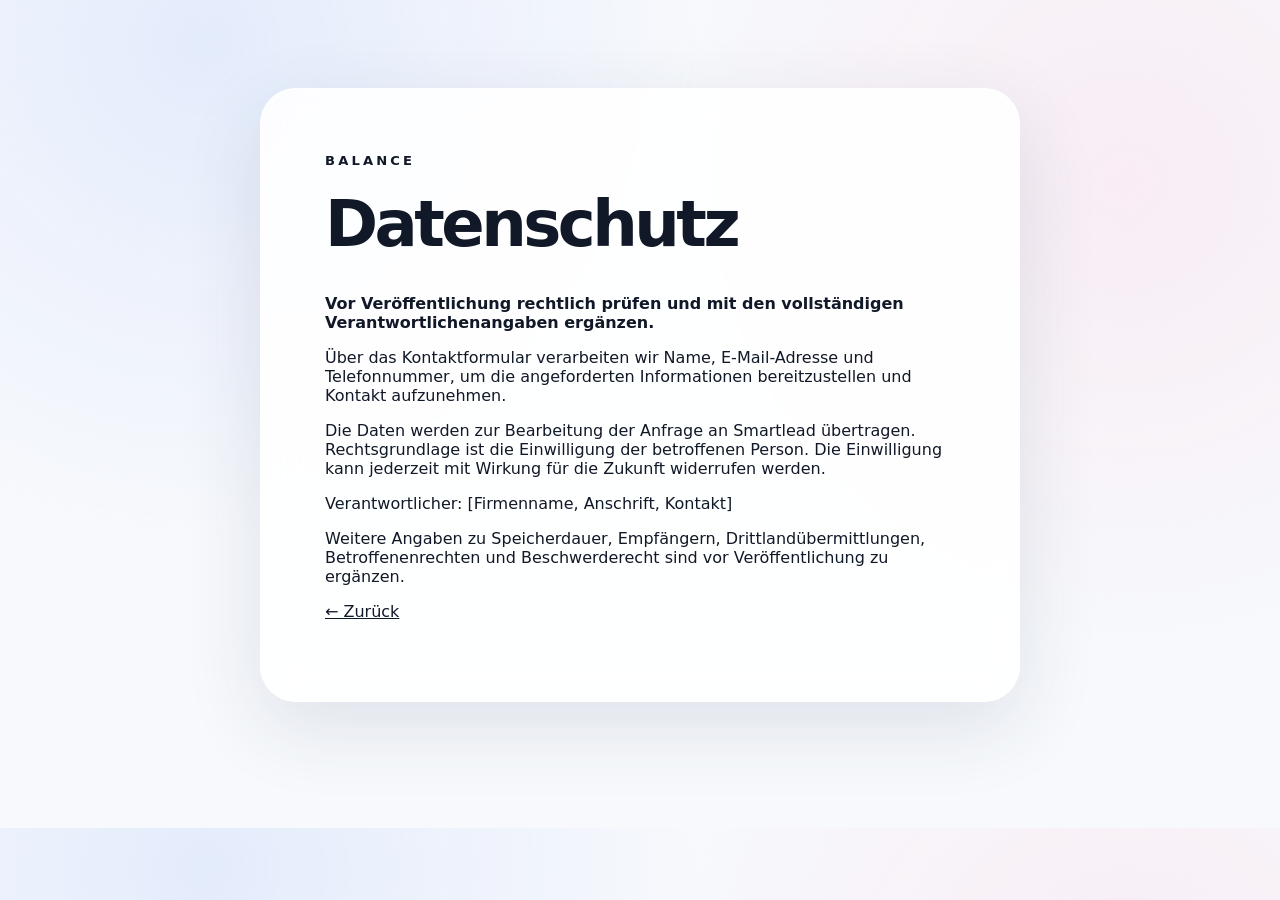
==== datenschutz.html @ ba1d3ab7 "Add files via upload" ====
<!doctype html><html lang="de"><head><meta charset="utf-8"><meta name="viewport" content="width=device-width,initial-scale=1"><title>Datenschutz | BALANCE</title><link rel="stylesheet" href="/style.css"></head><body><main class="contact"><article class="contact-card"><p class="eyebrow">BALANCE</p><h2>Datenschutz</h2><p><strong>Vor Veröffentlichung rechtlich prüfen und mit den vollständigen Verantwortlichenangaben ergänzen.</strong></p><p>Über das Kontaktformular verarbeiten wir Name, E-Mail-Adresse und Telefonnummer, um die angeforderten Informationen bereitzustellen und Kontakt aufzunehmen.</p><p>Die Daten werden zur Bearbeitung der Anfrage an Smartlead übertragen. Rechtsgrundlage ist die Einwilligung der betroffenen Person. Die Einwilligung kann jederzeit mit Wirkung für die Zukunft widerrufen werden.</p><p>Verantwortlicher: [Firmenname, Anschrift, Kontakt]</p><p>Weitere Angaben zu Speicherdauer, Empfängern, Drittlandübermittlungen, Betroffenenrechten und Beschwerderecht sind vor Veröffentlichung zu ergänzen.</p><p><a href="/">← Zurück</a></p></article></main></body></html>
---- style.css ----
:root {
  --bg: #f7f9fc;
  --surface: rgba(255, 255, 255, 0.88);
  --text: #111827;
  --muted: #657083;
  --line: rgba(17, 24, 39, 0.12);
  --accent: #3c65f5;
  --accent-dark: #274ad7;
  --shadow: 0 24px 80px rgba(42, 55, 94, 0.12);
}

* { box-sizing: border-box; }
html { scroll-behavior: smooth; }
body {
  margin: 0;
  font-family: Inter, system-ui, -apple-system, BlinkMacSystemFont, "Segoe UI", sans-serif;
  color: var(--text);
  background:
    radial-gradient(circle at 16% 5%, rgba(133, 170, 255, 0.17), transparent 31rem),
    radial-gradient(circle at 88% 22%, rgba(255, 186, 216, 0.20), transparent 29rem),
    var(--bg);
}

button, input { font: inherit; }
a { color: inherit; }

.hero {
  min-height: 100svh;
  display: grid;
  grid-template-columns: minmax(0, 0.85fr) minmax(420px, 1.15fr);
  align-items: center;
  gap: clamp(2rem, 5vw, 6rem);
  width: min(1400px, calc(100% - 48px));
  margin: 0 auto;
  padding: 48px 0;
}

.hero-copy { max-width: 650px; }
.brand, .eyebrow {
  margin: 0 0 1.5rem;
  font-size: 0.82rem;
  font-weight: 700;
  letter-spacing: 0.24em;
}

h1 {
  margin: 0;
  max-width: 760px;
  font-size: clamp(3.2rem, 7vw, 7.6rem);
  line-height: 0.94;
  letter-spacing: -0.065em;
  font-weight: 650;
}

.subline {
  margin: 1.5rem 0 2.6rem;
  font-size: clamp(1.35rem, 2.2vw, 2.2rem);
  color: var(--muted);
  letter-spacing: -0.03em;
}

.primary-link {
  display: inline-flex;
  align-items: center;
  gap: 0.6rem;
  text-decoration: none;
  font-weight: 650;
  font-size: 1.05rem;
  padding-bottom: 0.35rem;
  border-bottom: 1px solid currentColor;
}

.primary-link span { transition: transform 180ms ease; }
.primary-link:hover span { transform: translateX(5px); }

.hero-visual {
  position: relative;
  overflow: hidden;
  border-radius: 38px;
  box-shadow: var(--shadow);
  background: #fff;
  animation: enter 750ms ease both;
}

.hero-visual::after {
  content: "";
  position: absolute;
  inset: 0;
  box-shadow: inset 0 0 0 1px rgba(255, 255, 255, 0.8);
  border-radius: inherit;
  pointer-events: none;
}

.hero-visual img {
  display: block;
  width: 100%;
  height: auto;
}

.contact {
  min-height: 92svh;
  display: grid;
  place-items: center;
  padding: 72px 24px 110px;
}

.contact-card {
  width: min(760px, 100%);
  padding: clamp(28px, 6vw, 64px);
  border: 1px solid rgba(255,255,255,.9);
  border-radius: 36px;
  background: var(--surface);
  backdrop-filter: blur(18px);
  box-shadow: var(--shadow);
}

.contact-card h2 {
  margin: 0 0 2.4rem;
  font-size: clamp(2.2rem, 5vw, 4.3rem);
  line-height: 1;
  letter-spacing: -0.055em;
}

form { display: grid; gap: 1.1rem; }
.two-columns { display: grid; grid-template-columns: 1fr 1fr; gap: 1rem; }
label > span:first-child {
  display: block;
  margin-bottom: 0.55rem;
  font-size: 0.9rem;
  font-weight: 600;
}

input[type="text"], input[type="email"], input[type="tel"] {
  width: 100%;
  border: 1px solid var(--line);
  border-radius: 16px;
  padding: 1rem 1.05rem;
  color: var(--text);
  background: rgba(255,255,255,.82);
  outline: none;
  transition: border-color 160ms ease, box-shadow 160ms ease;
}

input:focus {
  border-color: rgba(60, 101, 245, .7);
  box-shadow: 0 0 0 4px rgba(60, 101, 245, .10);
}

.consent {
  display: grid;
  grid-template-columns: 20px 1fr;
  align-items: start;
  gap: 0.7rem;
  margin: 0.35rem 0;
  color: var(--muted);
  font-size: 0.78rem;
  line-height: 1.45;
}
.consent input { margin-top: 0.15rem; }

button {
  border: 0;
  border-radius: 999px;
  padding: 1rem 1.4rem;
  color: white;
  background: var(--accent);
  font-weight: 700;
  cursor: pointer;
  transition: transform 160ms ease, background 160ms ease, opacity 160ms ease;
}
button:hover { background: var(--accent-dark); transform: translateY(-1px); }
button:disabled { opacity: 0.6; cursor: wait; transform: none; }
.form-message { min-height: 1.3em; margin: 0; font-size: 0.9rem; color: var(--muted); text-align: center; }
.form-message.success { color: #087f5b; }
.form-message.error { color: #b42318; }

footer {
  width: min(1200px, calc(100% - 48px));
  margin: 0 auto;
  padding: 28px 0 40px;
  border-top: 1px solid var(--line);
  display: flex;
  justify-content: space-between;
  gap: 1rem;
  color: var(--muted);
  font-size: 0.85rem;
}
footer nav { display: flex; gap: 1.4rem; }
footer a { text-decoration: none; }
footer a:hover { color: var(--text); }

@keyframes enter {
  from { opacity: 0; transform: translateY(18px) scale(.985); }
  to { opacity: 1; transform: none; }
}

@media (max-width: 920px) {
  .hero {
    grid-template-columns: 1fr;
    width: min(760px, calc(100% - 32px));
    padding-top: 34px;
  }
  .hero-copy { padding-top: 3rem; }
  h1 { font-size: clamp(3.4rem, 14vw, 6rem); }
  .hero-visual { border-radius: 28px; }
}

@media (max-width: 620px) {
  .hero { min-height: auto; padding-bottom: 80px; }
  .hero-copy { padding-top: 2rem; }
  .two-columns { grid-template-columns: 1fr; }
  .contact { min-height: auto; padding-inline: 16px; }
  .contact-card { border-radius: 26px; }
  footer { width: calc(100% - 32px); flex-direction: column; }
}
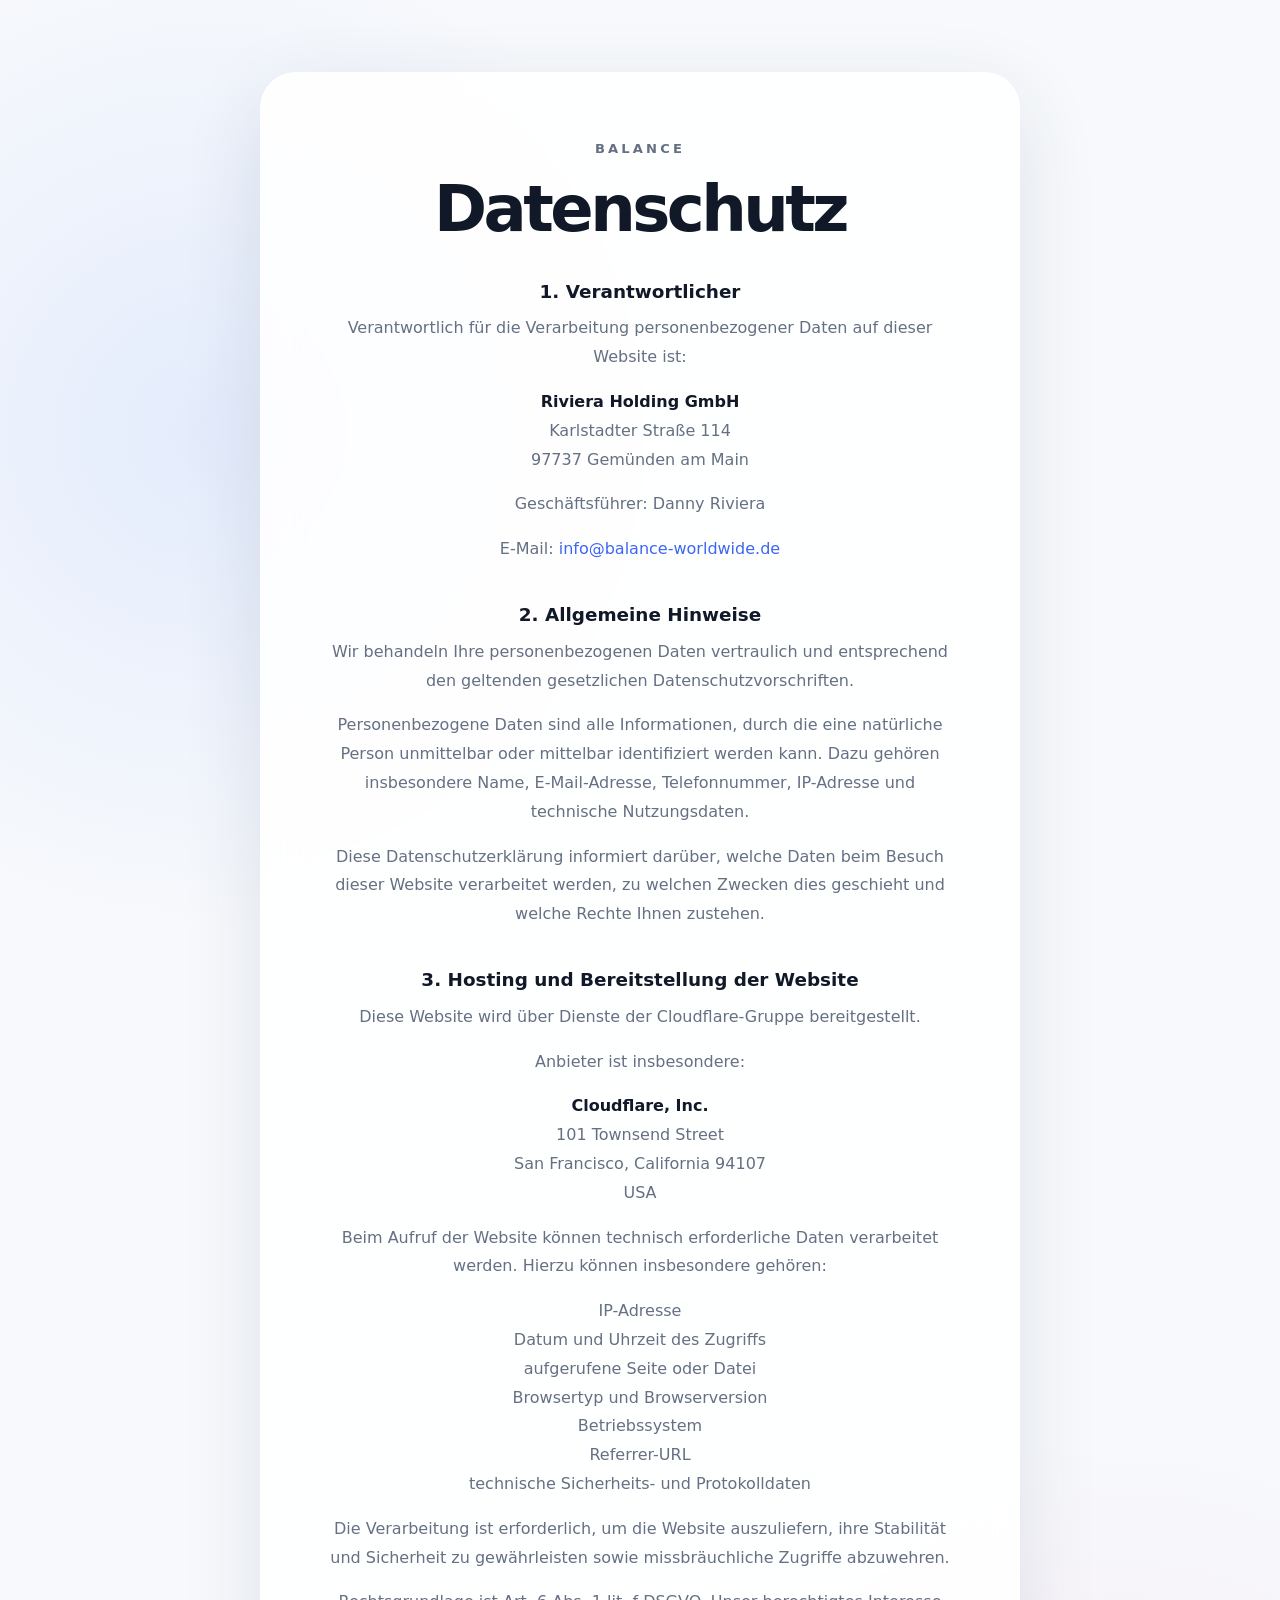
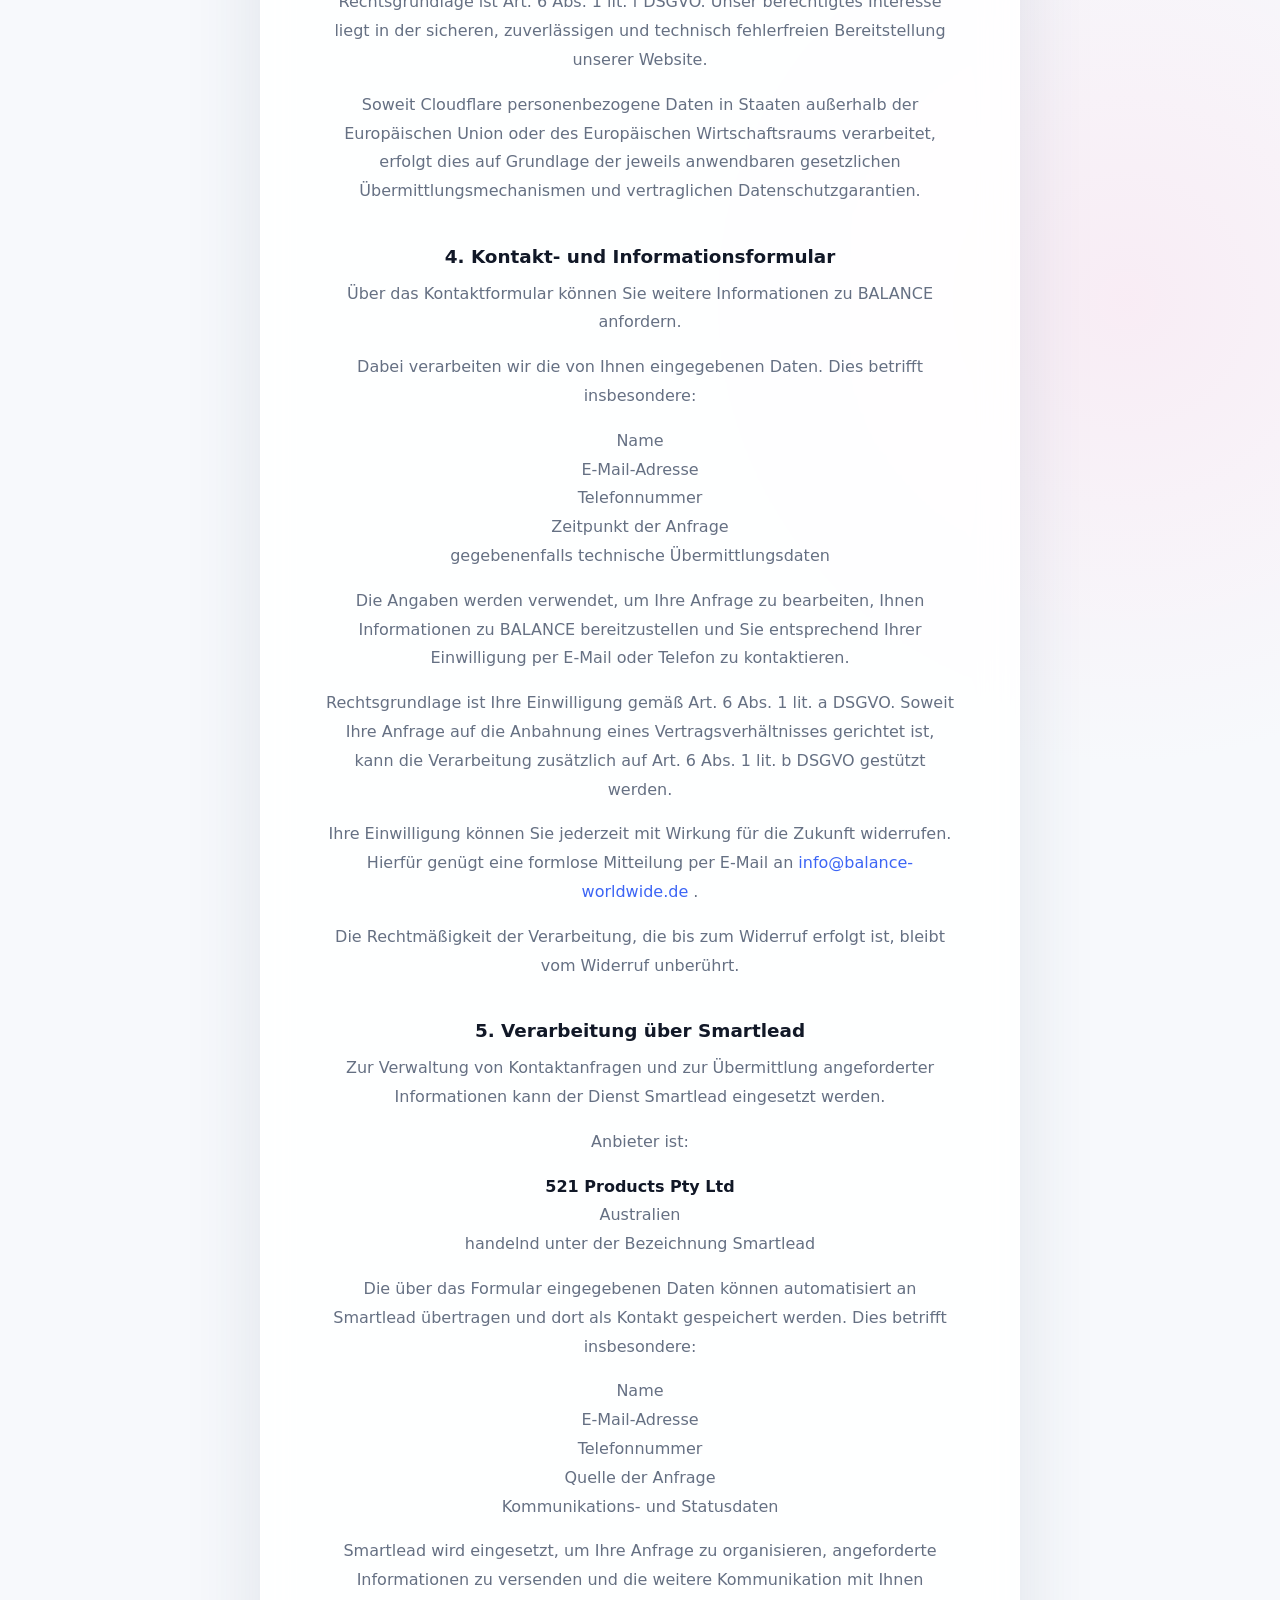
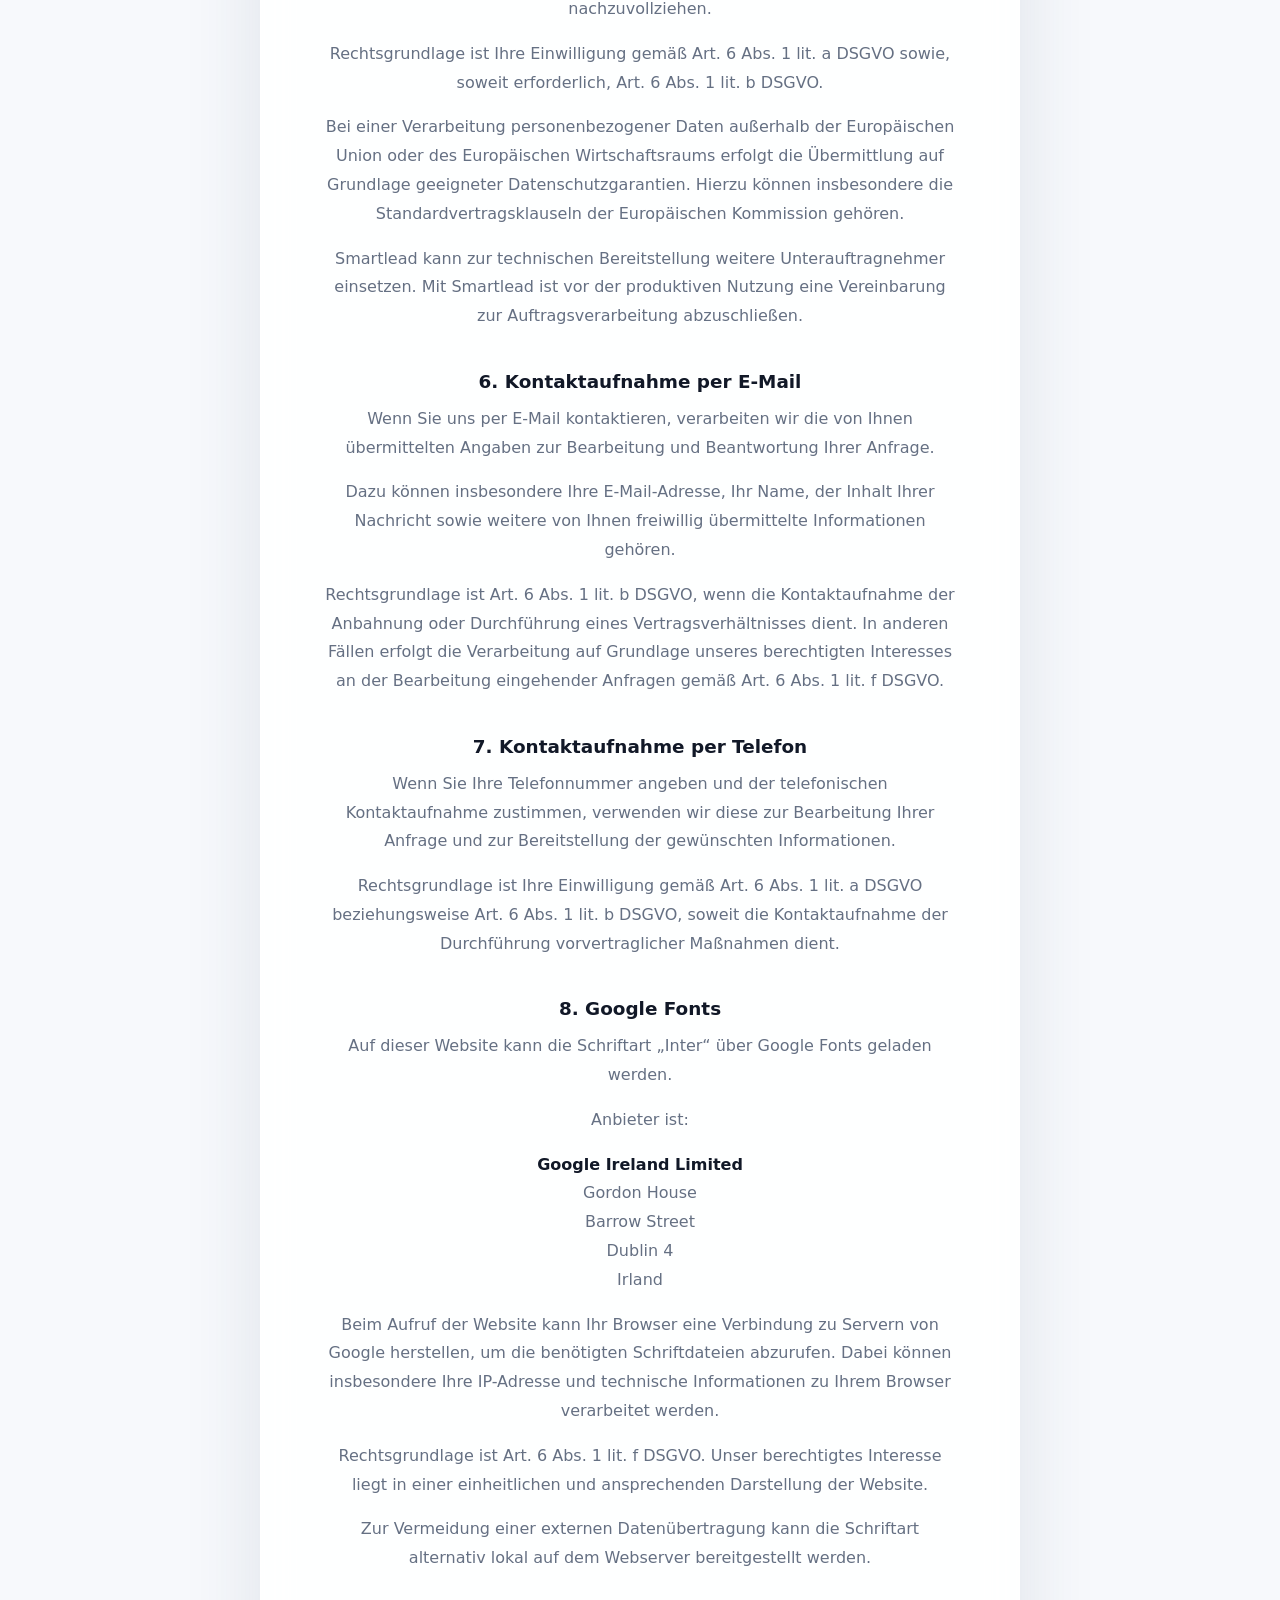
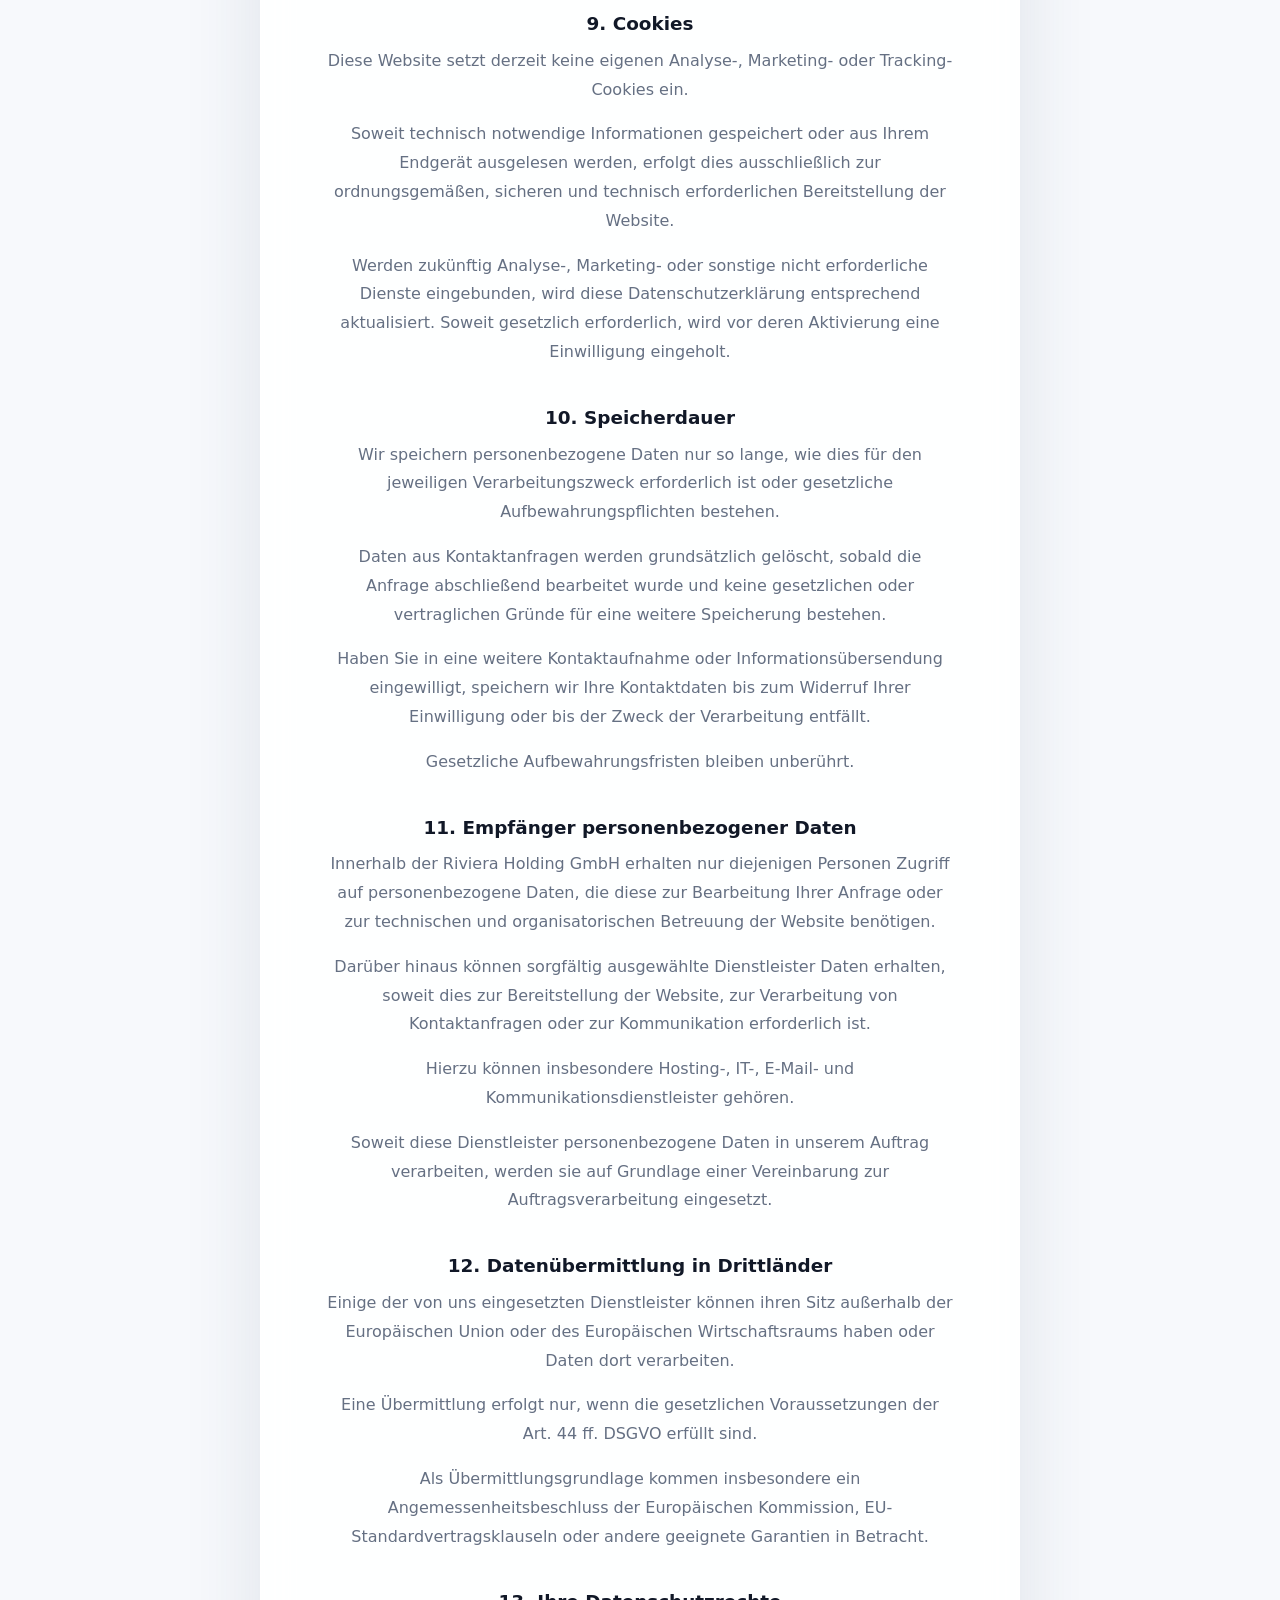
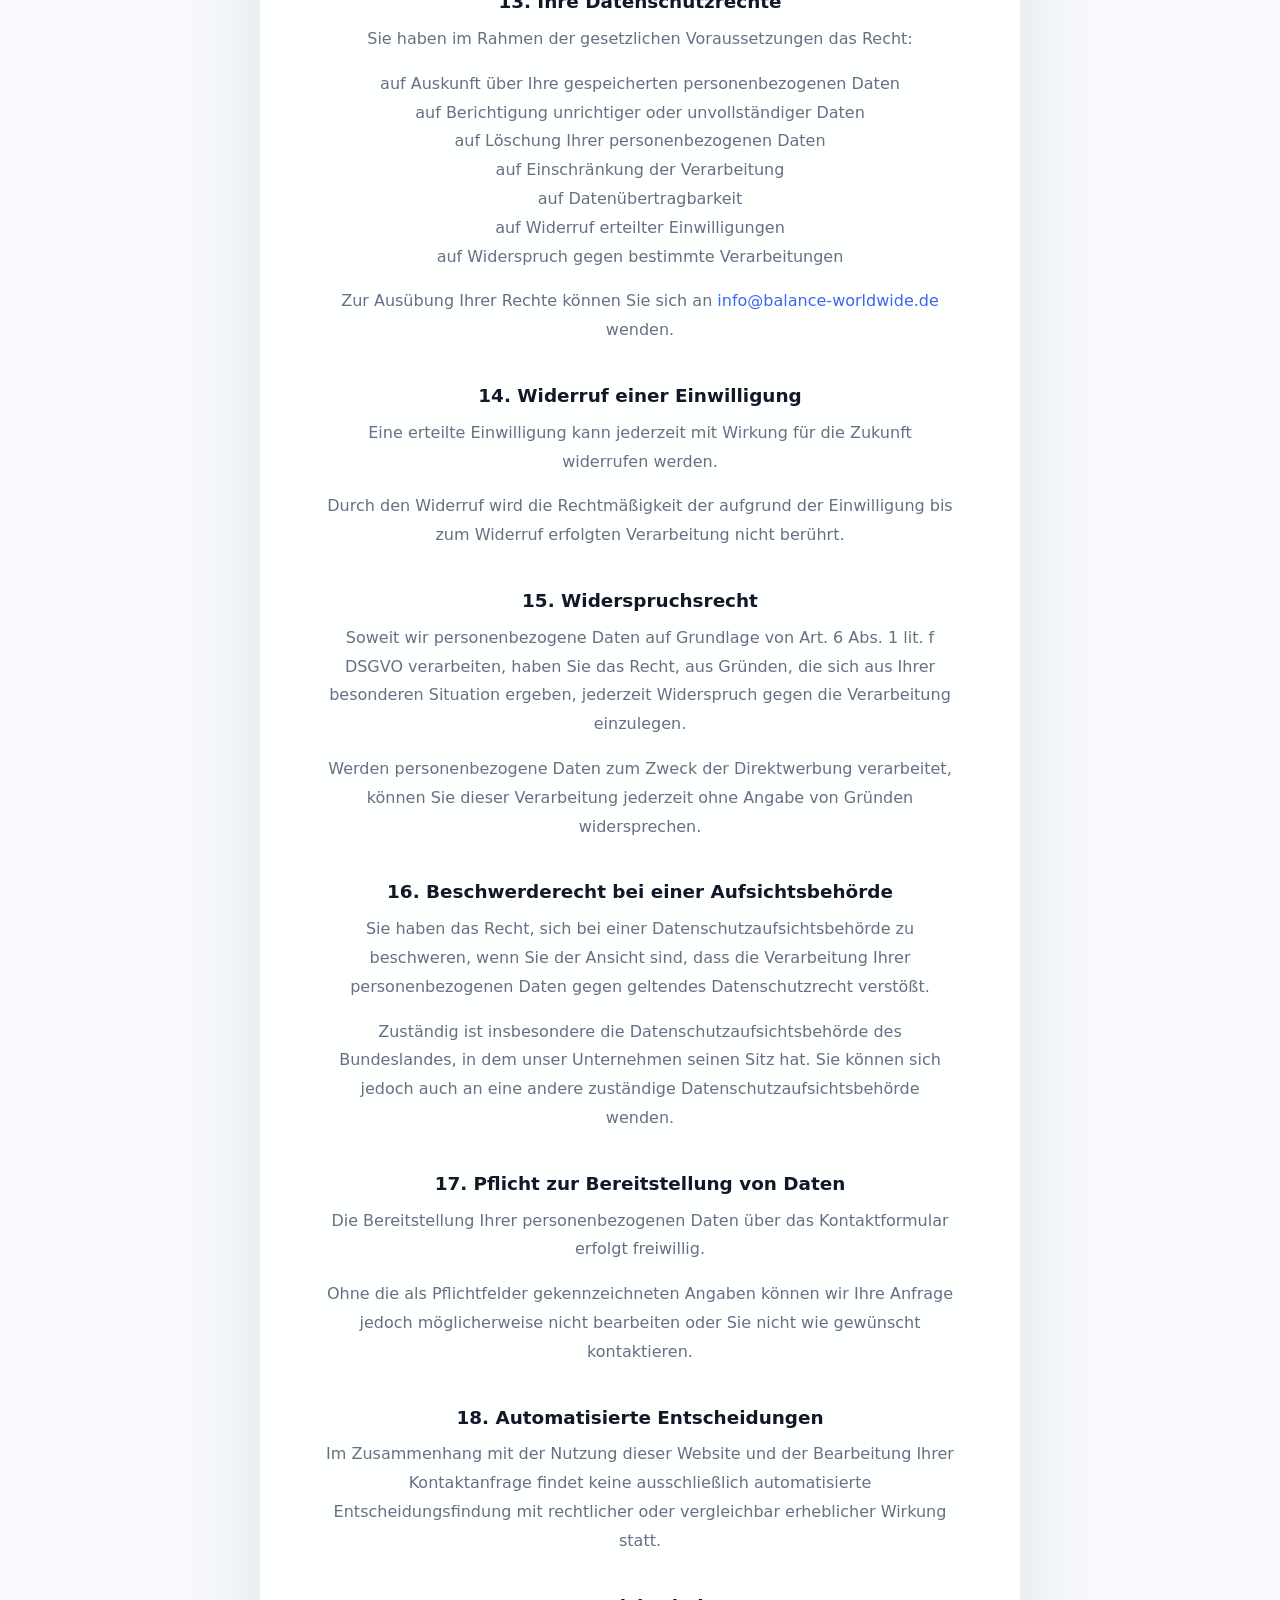
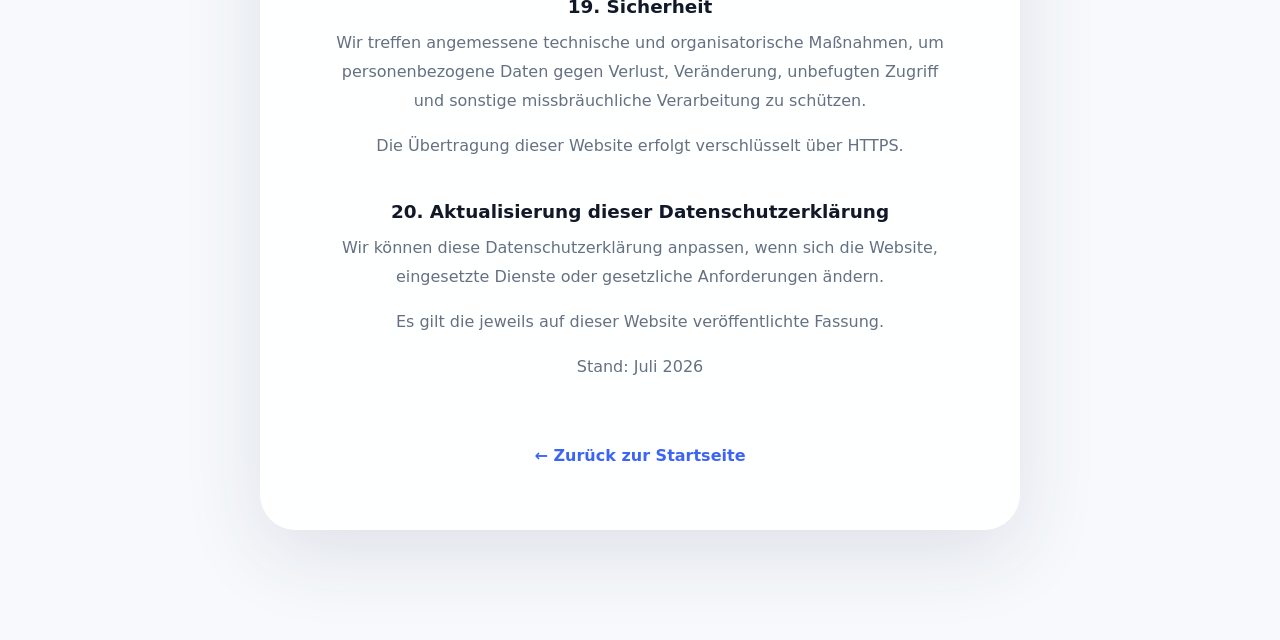
==== commit 0d3062f1: "Update datenschutz.html" ====
--- a/datenschutz.html
+++ b/datenschutz.html
@@ -1 +1,519 @@
-<!doctype html><html lang="de"><head><meta charset="utf-8"><meta name="viewport" content="width=device-width,initial-scale=1"><title>Datenschutz | BALANCE</title><link rel="stylesheet" href="/style.css"></head><body><main class="contact"><article class="contact-card"><p class="eyebrow">BALANCE</p><h2>Datenschutz</h2><p><strong>Vor Veröffentlichung rechtlich prüfen und mit den vollständigen Verantwortlichenangaben ergänzen.</strong></p><p>Über das Kontaktformular verarbeiten wir Name, E-Mail-Adresse und Telefonnummer, um die angeforderten Informationen bereitzustellen und Kontakt aufzunehmen.</p><p>Die Daten werden zur Bearbeitung der Anfrage an Smartlead übertragen. Rechtsgrundlage ist die Einwilligung der betroffenen Person. Die Einwilligung kann jederzeit mit Wirkung für die Zukunft widerrufen werden.</p><p>Verantwortlicher: [Firmenname, Anschrift, Kontakt]</p><p>Weitere Angaben zu Speicherdauer, Empfängern, Drittlandübermittlungen, Betroffenenrechten und Beschwerderecht sind vor Veröffentlichung zu ergänzen.</p><p><a href="/">← Zurück</a></p></article></main></body></html>
+<!doctype html>
+<html lang="de">
+<head>
+    <meta charset="utf-8">
+    <meta name="viewport" content="width=device-width, initial-scale=1">
+    <meta name="description" content="Datenschutzerklärung der BALANCE Website">
+    <title>Datenschutz | BALANCE</title>
+    <link rel="stylesheet" href="/style.css">
+</head>
+
+<body>
+
+<main class="contact">
+
+    <article class="contact-card legal-content">
+
+        <p class="eyebrow">BALANCE</p>
+
+        <h2>Datenschutz</h2>
+
+        <h3>1. Verantwortlicher</h3>
+
+        <p>
+            Verantwortlich für die Verarbeitung personenbezogener Daten auf dieser Website ist:
+        </p>
+
+        <p>
+            <strong>Riviera Holding GmbH</strong><br>
+            Karlstadter Straße 114<br>
+            97737 Gemünden am Main
+        </p>
+
+        <p>
+            Geschäftsführer: Danny Riviera
+        </p>
+
+        <p>
+            E-Mail:
+            <a href="mailto:info@balance-worldwide.de">
+                info@balance-worldwide.de
+            </a>
+        </p>
+
+
+        <h3>2. Allgemeine Hinweise</h3>
+
+        <p>
+            Wir behandeln Ihre personenbezogenen Daten vertraulich und entsprechend den
+            geltenden gesetzlichen Datenschutzvorschriften.
+        </p>
+
+        <p>
+            Personenbezogene Daten sind alle Informationen, durch die eine natürliche
+            Person unmittelbar oder mittelbar identifiziert werden kann. Dazu gehören
+            insbesondere Name, E-Mail-Adresse, Telefonnummer, IP-Adresse und technische
+            Nutzungsdaten.
+        </p>
+
+        <p>
+            Diese Datenschutzerklärung informiert darüber, welche Daten beim Besuch
+            dieser Website verarbeitet werden, zu welchen Zwecken dies geschieht und
+            welche Rechte Ihnen zustehen.
+        </p>
+
+
+        <h3>3. Hosting und Bereitstellung der Website</h3>
+
+        <p>
+            Diese Website wird über Dienste der Cloudflare-Gruppe bereitgestellt.
+        </p>
+
+        <p>
+            Anbieter ist insbesondere:
+        </p>
+
+        <p>
+            <strong>Cloudflare, Inc.</strong><br>
+            101 Townsend Street<br>
+            San Francisco, California 94107<br>
+            USA
+        </p>
+
+        <p>
+            Beim Aufruf der Website können technisch erforderliche Daten verarbeitet
+            werden. Hierzu können insbesondere gehören:
+        </p>
+
+        <p>
+            IP-Adresse<br>
+            Datum und Uhrzeit des Zugriffs<br>
+            aufgerufene Seite oder Datei<br>
+            Browsertyp und Browserversion<br>
+            Betriebssystem<br>
+            Referrer-URL<br>
+            technische Sicherheits- und Protokolldaten
+        </p>
+
+        <p>
+            Die Verarbeitung ist erforderlich, um die Website auszuliefern, ihre
+            Stabilität und Sicherheit zu gewährleisten sowie missbräuchliche Zugriffe
+            abzuwehren.
+        </p>
+
+        <p>
+            Rechtsgrundlage ist Art. 6 Abs. 1 lit. f DSGVO. Unser berechtigtes Interesse
+            liegt in der sicheren, zuverlässigen und technisch fehlerfreien
+            Bereitstellung unserer Website.
+        </p>
+
+        <p>
+            Soweit Cloudflare personenbezogene Daten in Staaten außerhalb der
+            Europäischen Union oder des Europäischen Wirtschaftsraums verarbeitet,
+            erfolgt dies auf Grundlage der jeweils anwendbaren gesetzlichen
+            Übermittlungsmechanismen und vertraglichen Datenschutzgarantien.
+        </p>
+
+
+        <h3>4. Kontakt- und Informationsformular</h3>
+
+        <p>
+            Über das Kontaktformular können Sie weitere Informationen zu BALANCE
+            anfordern.
+        </p>
+
+        <p>
+            Dabei verarbeiten wir die von Ihnen eingegebenen Daten. Dies betrifft
+            insbesondere:
+        </p>
+
+        <p>
+            Name<br>
+            E-Mail-Adresse<br>
+            Telefonnummer<br>
+            Zeitpunkt der Anfrage<br>
+            gegebenenfalls technische Übermittlungsdaten
+        </p>
+
+        <p>
+            Die Angaben werden verwendet, um Ihre Anfrage zu bearbeiten, Ihnen
+            Informationen zu BALANCE bereitzustellen und Sie entsprechend Ihrer
+            Einwilligung per E-Mail oder Telefon zu kontaktieren.
+        </p>
+
+        <p>
+            Rechtsgrundlage ist Ihre Einwilligung gemäß Art. 6 Abs. 1 lit. a DSGVO.
+            Soweit Ihre Anfrage auf die Anbahnung eines Vertragsverhältnisses gerichtet
+            ist, kann die Verarbeitung zusätzlich auf Art. 6 Abs. 1 lit. b DSGVO
+            gestützt werden.
+        </p>
+
+        <p>
+            Ihre Einwilligung können Sie jederzeit mit Wirkung für die Zukunft
+            widerrufen. Hierfür genügt eine formlose Mitteilung per E-Mail an
+            <a href="mailto:info@balance-worldwide.de">
+                info@balance-worldwide.de
+            </a>.
+        </p>
+
+        <p>
+            Die Rechtmäßigkeit der Verarbeitung, die bis zum Widerruf erfolgt ist,
+            bleibt vom Widerruf unberührt.
+        </p>
+
+
+        <h3>5. Verarbeitung über Smartlead</h3>
+
+        <p>
+            Zur Verwaltung von Kontaktanfragen und zur Übermittlung angeforderter
+            Informationen kann der Dienst Smartlead eingesetzt werden.
+        </p>
+
+        <p>
+            Anbieter ist:
+        </p>
+
+        <p>
+            <strong>521 Products Pty Ltd</strong><br>
+            Australien<br>
+            handelnd unter der Bezeichnung Smartlead
+        </p>
+
+        <p>
+            Die über das Formular eingegebenen Daten können automatisiert an Smartlead
+            übertragen und dort als Kontakt gespeichert werden. Dies betrifft
+            insbesondere:
+        </p>
+
+        <p>
+            Name<br>
+            E-Mail-Adresse<br>
+            Telefonnummer<br>
+            Quelle der Anfrage<br>
+            Kommunikations- und Statusdaten
+        </p>
+
+        <p>
+            Smartlead wird eingesetzt, um Ihre Anfrage zu organisieren, angeforderte
+            Informationen zu versenden und die weitere Kommunikation mit Ihnen
+            nachzuvollziehen.
+        </p>
+
+        <p>
+            Rechtsgrundlage ist Ihre Einwilligung gemäß Art. 6 Abs. 1 lit. a DSGVO
+            sowie, soweit erforderlich, Art. 6 Abs. 1 lit. b DSGVO.
+        </p>
+
+        <p>
+            Bei einer Verarbeitung personenbezogener Daten außerhalb der Europäischen
+            Union oder des Europäischen Wirtschaftsraums erfolgt die Übermittlung auf
+            Grundlage geeigneter Datenschutzgarantien. Hierzu können insbesondere die
+            Standardvertragsklauseln der Europäischen Kommission gehören.
+        </p>
+
+        <p>
+            Smartlead kann zur technischen Bereitstellung weitere Unterauftragnehmer
+            einsetzen. Mit Smartlead ist vor der produktiven Nutzung eine Vereinbarung
+            zur Auftragsverarbeitung abzuschließen.
+        </p>
+
+
+        <h3>6. Kontaktaufnahme per E-Mail</h3>
+
+        <p>
+            Wenn Sie uns per E-Mail kontaktieren, verarbeiten wir die von Ihnen
+            übermittelten Angaben zur Bearbeitung und Beantwortung Ihrer Anfrage.
+        </p>
+
+        <p>
+            Dazu können insbesondere Ihre E-Mail-Adresse, Ihr Name, der Inhalt Ihrer
+            Nachricht sowie weitere von Ihnen freiwillig übermittelte Informationen
+            gehören.
+        </p>
+
+        <p>
+            Rechtsgrundlage ist Art. 6 Abs. 1 lit. b DSGVO, wenn die Kontaktaufnahme der
+            Anbahnung oder Durchführung eines Vertragsverhältnisses dient. In anderen
+            Fällen erfolgt die Verarbeitung auf Grundlage unseres berechtigten
+            Interesses an der Bearbeitung eingehender Anfragen gemäß Art. 6 Abs. 1
+            lit. f DSGVO.
+        </p>
+
+
+        <h3>7. Kontaktaufnahme per Telefon</h3>
+
+        <p>
+            Wenn Sie Ihre Telefonnummer angeben und der telefonischen Kontaktaufnahme
+            zustimmen, verwenden wir diese zur Bearbeitung Ihrer Anfrage und zur
+            Bereitstellung der gewünschten Informationen.
+        </p>
+
+        <p>
+            Rechtsgrundlage ist Ihre Einwilligung gemäß Art. 6 Abs. 1 lit. a DSGVO
+            beziehungsweise Art. 6 Abs. 1 lit. b DSGVO, soweit die Kontaktaufnahme der
+            Durchführung vorvertraglicher Maßnahmen dient.
+        </p>
+
+
+        <h3>8. Google Fonts</h3>
+
+        <p>
+            Auf dieser Website kann die Schriftart „Inter“ über Google Fonts geladen
+            werden.
+        </p>
+
+        <p>
+            Anbieter ist:
+        </p>
+
+        <p>
+            <strong>Google Ireland Limited</strong><br>
+            Gordon House<br>
+            Barrow Street<br>
+            Dublin 4<br>
+            Irland
+        </p>
+
+        <p>
+            Beim Aufruf der Website kann Ihr Browser eine Verbindung zu Servern von
+            Google herstellen, um die benötigten Schriftdateien abzurufen. Dabei
+            können insbesondere Ihre IP-Adresse und technische Informationen zu Ihrem
+            Browser verarbeitet werden.
+        </p>
+
+        <p>
+            Rechtsgrundlage ist Art. 6 Abs. 1 lit. f DSGVO. Unser berechtigtes Interesse
+            liegt in einer einheitlichen und ansprechenden Darstellung der Website.
+        </p>
+
+        <p>
+            Zur Vermeidung einer externen Datenübertragung kann die Schriftart
+            alternativ lokal auf dem Webserver bereitgestellt werden.
+        </p>
+
+
+        <h3>9. Cookies</h3>
+
+        <p>
+            Diese Website setzt derzeit keine eigenen Analyse-, Marketing- oder
+            Tracking-Cookies ein.
+        </p>
+
+        <p>
+            Soweit technisch notwendige Informationen gespeichert oder aus Ihrem
+            Endgerät ausgelesen werden, erfolgt dies ausschließlich zur
+            ordnungsgemäßen, sicheren und technisch erforderlichen Bereitstellung der
+            Website.
+        </p>
+
+        <p>
+            Werden zukünftig Analyse-, Marketing- oder sonstige nicht erforderliche
+            Dienste eingebunden, wird diese Datenschutzerklärung entsprechend
+            aktualisiert. Soweit gesetzlich erforderlich, wird vor deren Aktivierung
+            eine Einwilligung eingeholt.
+        </p>
+
+
+        <h3>10. Speicherdauer</h3>
+
+        <p>
+            Wir speichern personenbezogene Daten nur so lange, wie dies für den
+            jeweiligen Verarbeitungszweck erforderlich ist oder gesetzliche
+            Aufbewahrungspflichten bestehen.
+        </p>
+
+        <p>
+            Daten aus Kontaktanfragen werden grundsätzlich gelöscht, sobald die Anfrage
+            abschließend bearbeitet wurde und keine gesetzlichen oder vertraglichen
+            Gründe für eine weitere Speicherung bestehen.
+        </p>
+
+        <p>
+            Haben Sie in eine weitere Kontaktaufnahme oder Informationsübersendung
+            eingewilligt, speichern wir Ihre Kontaktdaten bis zum Widerruf Ihrer
+            Einwilligung oder bis der Zweck der Verarbeitung entfällt.
+        </p>
+
+        <p>
+            Gesetzliche Aufbewahrungsfristen bleiben unberührt.
+        </p>
+
+
+        <h3>11. Empfänger personenbezogener Daten</h3>
+
+        <p>
+            Innerhalb der Riviera Holding GmbH erhalten nur diejenigen Personen Zugriff
+            auf personenbezogene Daten, die diese zur Bearbeitung Ihrer Anfrage oder
+            zur technischen und organisatorischen Betreuung der Website benötigen.
+        </p>
+
+        <p>
+            Darüber hinaus können sorgfältig ausgewählte Dienstleister Daten erhalten,
+            soweit dies zur Bereitstellung der Website, zur Verarbeitung von
+            Kontaktanfragen oder zur Kommunikation erforderlich ist.
+        </p>
+
+        <p>
+            Hierzu können insbesondere Hosting-, IT-, E-Mail- und
+            Kommunikationsdienstleister gehören.
+        </p>
+
+        <p>
+            Soweit diese Dienstleister personenbezogene Daten in unserem Auftrag
+            verarbeiten, werden sie auf Grundlage einer Vereinbarung zur
+            Auftragsverarbeitung eingesetzt.
+        </p>
+
+
+        <h3>12. Datenübermittlung in Drittländer</h3>
+
+        <p>
+            Einige der von uns eingesetzten Dienstleister können ihren Sitz außerhalb
+            der Europäischen Union oder des Europäischen Wirtschaftsraums haben oder
+            Daten dort verarbeiten.
+        </p>
+
+        <p>
+            Eine Übermittlung erfolgt nur, wenn die gesetzlichen Voraussetzungen der
+            Art. 44 ff. DSGVO erfüllt sind.
+        </p>
+
+        <p>
+            Als Übermittlungsgrundlage kommen insbesondere ein
+            Angemessenheitsbeschluss der Europäischen Kommission,
+            EU-Standardvertragsklauseln oder andere geeignete Garantien in Betracht.
+        </p>
+
+
+        <h3>13. Ihre Datenschutzrechte</h3>
+
+        <p>
+            Sie haben im Rahmen der gesetzlichen Voraussetzungen das Recht:
+        </p>
+
+        <p>
+            auf Auskunft über Ihre gespeicherten personenbezogenen Daten<br>
+            auf Berichtigung unrichtiger oder unvollständiger Daten<br>
+            auf Löschung Ihrer personenbezogenen Daten<br>
+            auf Einschränkung der Verarbeitung<br>
+            auf Datenübertragbarkeit<br>
+            auf Widerruf erteilter Einwilligungen<br>
+            auf Widerspruch gegen bestimmte Verarbeitungen
+        </p>
+
+        <p>
+            Zur Ausübung Ihrer Rechte können Sie sich an
+            <a href="mailto:info@balance-worldwide.de">
+                info@balance-worldwide.de
+            </a>
+            wenden.
+        </p>
+
+
+        <h3>14. Widerruf einer Einwilligung</h3>
+
+        <p>
+            Eine erteilte Einwilligung kann jederzeit mit Wirkung für die Zukunft
+            widerrufen werden.
+        </p>
+
+        <p>
+            Durch den Widerruf wird die Rechtmäßigkeit der aufgrund der Einwilligung bis
+            zum Widerruf erfolgten Verarbeitung nicht berührt.
+        </p>
+
+
+        <h3>15. Widerspruchsrecht</h3>
+
+        <p>
+            Soweit wir personenbezogene Daten auf Grundlage von Art. 6 Abs. 1 lit. f
+            DSGVO verarbeiten, haben Sie das Recht, aus Gründen, die sich aus Ihrer
+            besonderen Situation ergeben, jederzeit Widerspruch gegen die Verarbeitung
+            einzulegen.
+        </p>
+
+        <p>
+            Werden personenbezogene Daten zum Zweck der Direktwerbung verarbeitet,
+            können Sie dieser Verarbeitung jederzeit ohne Angabe von Gründen
+            widersprechen.
+        </p>
+
+
+        <h3>16. Beschwerderecht bei einer Aufsichtsbehörde</h3>
+
+        <p>
+            Sie haben das Recht, sich bei einer Datenschutzaufsichtsbehörde zu
+            beschweren, wenn Sie der Ansicht sind, dass die Verarbeitung Ihrer
+            personenbezogenen Daten gegen geltendes Datenschutzrecht verstößt.
+        </p>
+
+        <p>
+            Zuständig ist insbesondere die Datenschutzaufsichtsbehörde des
+            Bundeslandes, in dem unser Unternehmen seinen Sitz hat. Sie können sich
+            jedoch auch an eine andere zuständige Datenschutzaufsichtsbehörde wenden.
+        </p>
+
+
+        <h3>17. Pflicht zur Bereitstellung von Daten</h3>
+
+        <p>
+            Die Bereitstellung Ihrer personenbezogenen Daten über das Kontaktformular
+            erfolgt freiwillig.
+        </p>
+
+        <p>
+            Ohne die als Pflichtfelder gekennzeichneten Angaben können wir Ihre Anfrage
+            jedoch möglicherweise nicht bearbeiten oder Sie nicht wie gewünscht
+            kontaktieren.
+        </p>
+
+
+        <h3>18. Automatisierte Entscheidungen</h3>
+
+        <p>
+            Im Zusammenhang mit der Nutzung dieser Website und der Bearbeitung Ihrer
+            Kontaktanfrage findet keine ausschließlich automatisierte
+            Entscheidungsfindung mit rechtlicher oder vergleichbar erheblicher Wirkung
+            statt.
+        </p>
+
+
+        <h3>19. Sicherheit</h3>
+
+        <p>
+            Wir treffen angemessene technische und organisatorische Maßnahmen, um
+            personenbezogene Daten gegen Verlust, Veränderung, unbefugten Zugriff und
+            sonstige missbräuchliche Verarbeitung zu schützen.
+        </p>
+
+        <p>
+            Die Übertragung dieser Website erfolgt verschlüsselt über HTTPS.
+        </p>
+
+
+        <h3>20. Aktualisierung dieser Datenschutzerklärung</h3>
+
+        <p>
+            Wir können diese Datenschutzerklärung anpassen, wenn sich die Website,
+            eingesetzte Dienste oder gesetzliche Anforderungen ändern.
+        </p>
+
+        <p>
+            Es gilt die jeweils auf dieser Website veröffentlichte Fassung.
+        </p>
+
+        <p>
+            Stand: Juli 2026
+        </p>
+
+
+        <a class="back-link" href="/">
+            ← Zurück zur Startseite
+        </a>
+
+    </article>
+
+</main>
+
+</body>
+</html>
--- a/style.css
+++ b/style.css
@@ -213,3 +213,73 @@
   .contact-card { border-radius: 26px; }
   footer { width: calc(100% - 32px); flex-direction: column; }
 }
+/* ===== Rechtliche Seiten ===== */
+
+.legal-content {
+    text-align: center;
+}
+
+.legal-content h3 {
+    margin: 2.5rem 0 0.8rem;
+    font-size: 1.15rem;
+    font-weight: 700;
+}
+
+.legal-content p {
+    margin: 0;
+    line-height: 1.8;
+    color: var(--muted);
+}
+
+.legal-content a {
+    color: var(--accent);
+    text-decoration: none;
+}
+
+.legal-content a:hover {
+    text-decoration: underline;
+}
+
+.back-link {
+    display: inline-block;
+    margin-top: 3rem;
+    font-weight: 600;
+    text-decoration: none;
+}
+/* ===== Rechtliche Seiten ===== */
+
+.legal-content {
+    text-align: center;
+}
+
+.legal-content h3 {
+    margin: 2.5rem 0 0.8rem;
+    font-size: 1.15rem;
+    font-weight: 700;
+}
+
+.legal-content p {
+    margin: 0 0 1rem;
+    line-height: 1.8;
+    color: var(--muted);
+}
+
+.legal-content strong {
+    color: var(--text);
+}
+
+.legal-content a {
+    color: var(--accent);
+    text-decoration: none;
+    overflow-wrap: anywhere;
+}
+
+.legal-content a:hover {
+    text-decoration: underline;
+}
+
+.back-link {
+    display: inline-block;
+    margin-top: 3rem;
+    font-weight: 600;
+}
